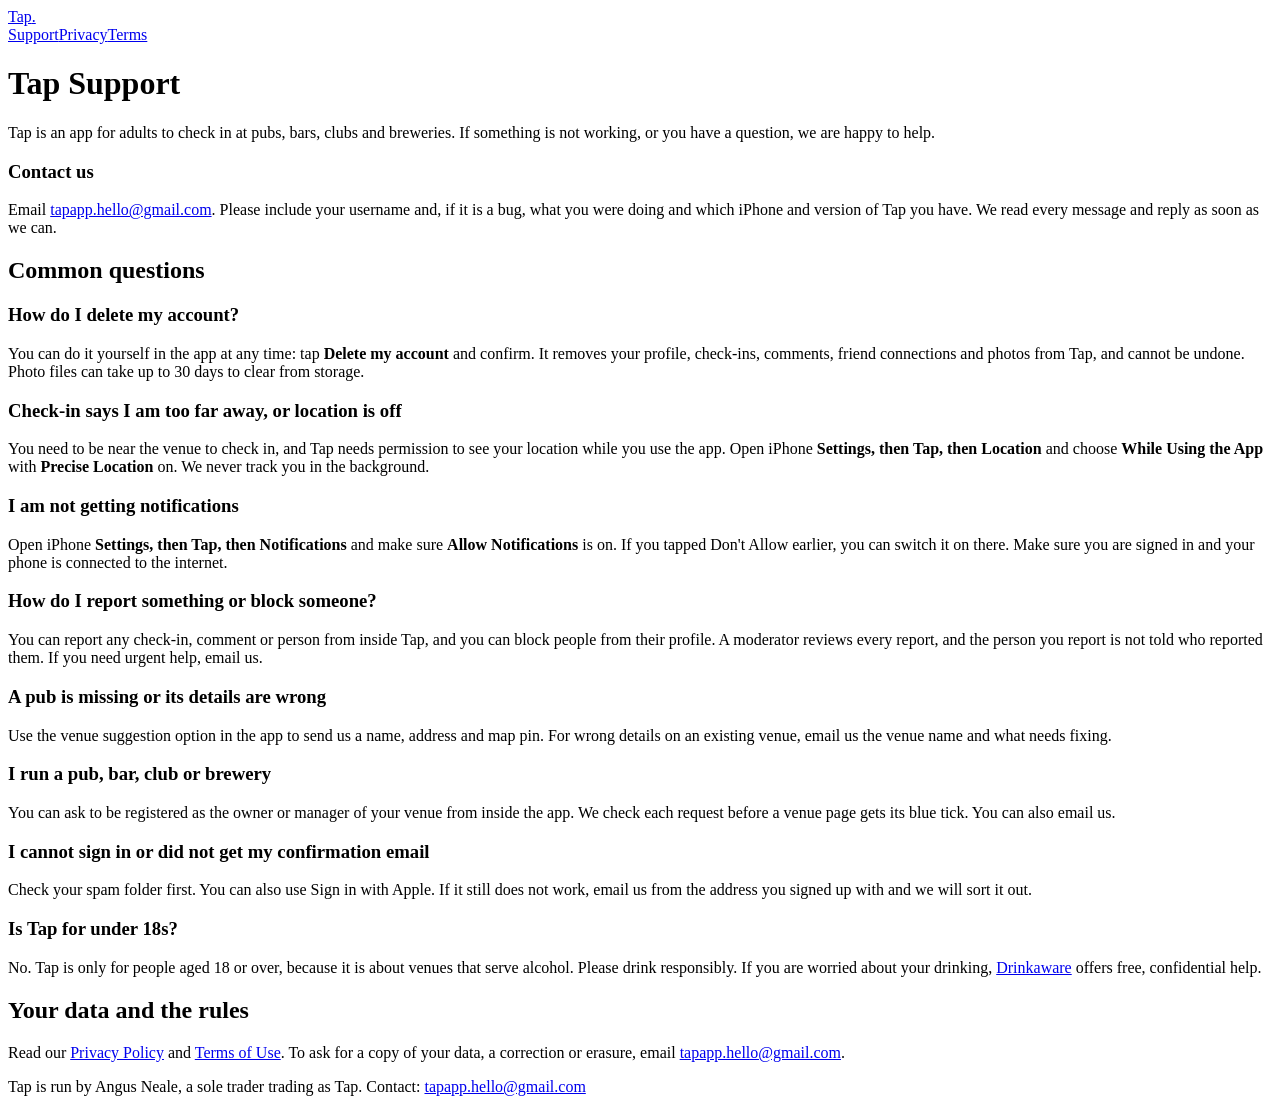
==== index.html @ af307149 "Create index.html" ====
<!doctype html>
<html lang="en-GB">
<head>
<meta charset="utf-8">
<meta name="viewport" content="width=device-width,initial-scale=1">
<title>Tap: Support</title>
<meta name="description" content="Help and contact details for the Tap pub check-in app.">
<meta name="color-scheme" content="light dark">
<link rel="stylesheet" href="style.css">
</head>
<body>
<header class="site"><div class="wrap">
<a class="brand" href="./">Tap<span>.</span></a>
<nav><a href="./" aria-current="page">Support</a><a href="privacy.html">Privacy</a><a href="terms.html">Terms</a></nav>
</div></header>
<main><div class="wrap">
<h1>Tap Support</h1>


<p>Tap is an app for adults to check in at pubs, bars, clubs and breweries. If something is not working, or you have a question, we are happy to help.</p>
<div class="card"><h3>Contact us</h3><p>Email <a href="mailto:tapapp.hello@gmail.com">tapapp.hello@gmail.com</a>. Please include your username and, if it is a bug, what you were doing and which iPhone and version of Tap you have. We read every message and reply as soon as we can.</p></div>

<h2>Common questions</h2>

<h3 class="q">How do I delete my account?</h3>
<p>You can do it yourself in the app at any time: tap <strong>Delete my account</strong> and confirm. It removes your profile, check-ins, comments, friend connections and photos from Tap, and cannot be undone. Photo files can take up to 30 days to clear from storage.</p>

<h3 class="q">Check-in says I am too far away, or location is off</h3>
<p>You need to be near the venue to check in, and Tap needs permission to see your location while you use the app. Open iPhone <strong>Settings, then Tap, then Location</strong> and choose <strong>While Using the App</strong> with <strong>Precise Location</strong> on. We never track you in the background.</p>

<h3 class="q">I am not getting notifications</h3>
<p>Open iPhone <strong>Settings, then Tap, then Notifications</strong> and make sure <strong>Allow Notifications</strong> is on. If you tapped Don't Allow earlier, you can switch it on there. Make sure you are signed in and your phone is connected to the internet.</p>

<h3 class="q">How do I report something or block someone?</h3>
<p>You can report any check-in, comment or person from inside Tap, and you can block people from their profile. A moderator reviews every report, and the person you report is not told who reported them. If you need urgent help, email us.</p>

<h3 class="q">A pub is missing or its details are wrong</h3>
<p>Use the venue suggestion option in the app to send us a name, address and map pin. For wrong details on an existing venue, email us the venue name and what needs fixing.</p>

<h3 class="q">I run a pub, bar, club or brewery</h3>
<p>You can ask to be registered as the owner or manager of your venue from inside the app. We check each request before a venue page gets its blue tick. You can also email us.</p>

<h3 class="q">I cannot sign in or did not get my confirmation email</h3>
<p>Check your spam folder first. You can also use Sign in with Apple. If it still does not work, email us from the address you signed up with and we will sort it out.</p>

<h3 class="q">Is Tap for under 18s?</h3>
<p>No. Tap is only for people aged 18 or over, because it is about venues that serve alcohol. Please drink responsibly. If you are worried about your drinking, <a href="https://www.drinkaware.co.uk">Drinkaware</a> offers free, confidential help.</p>

<h2>Your data and the rules</h2>
<p>Read our <a href="privacy.html">Privacy Policy</a> and <a href="terms.html">Terms of Use</a>. To ask for a copy of your data, a correction or erasure, email <a href="mailto:tapapp.hello@gmail.com">tapapp.hello@gmail.com</a>.</p>

</div></main>
<footer><div class="wrap">Tap is run by Angus Neale, a sole trader trading as Tap. Contact: <a href="mailto:tapapp.hello@gmail.com">tapapp.hello@gmail.com</a></div></footer>
</body>
</html>
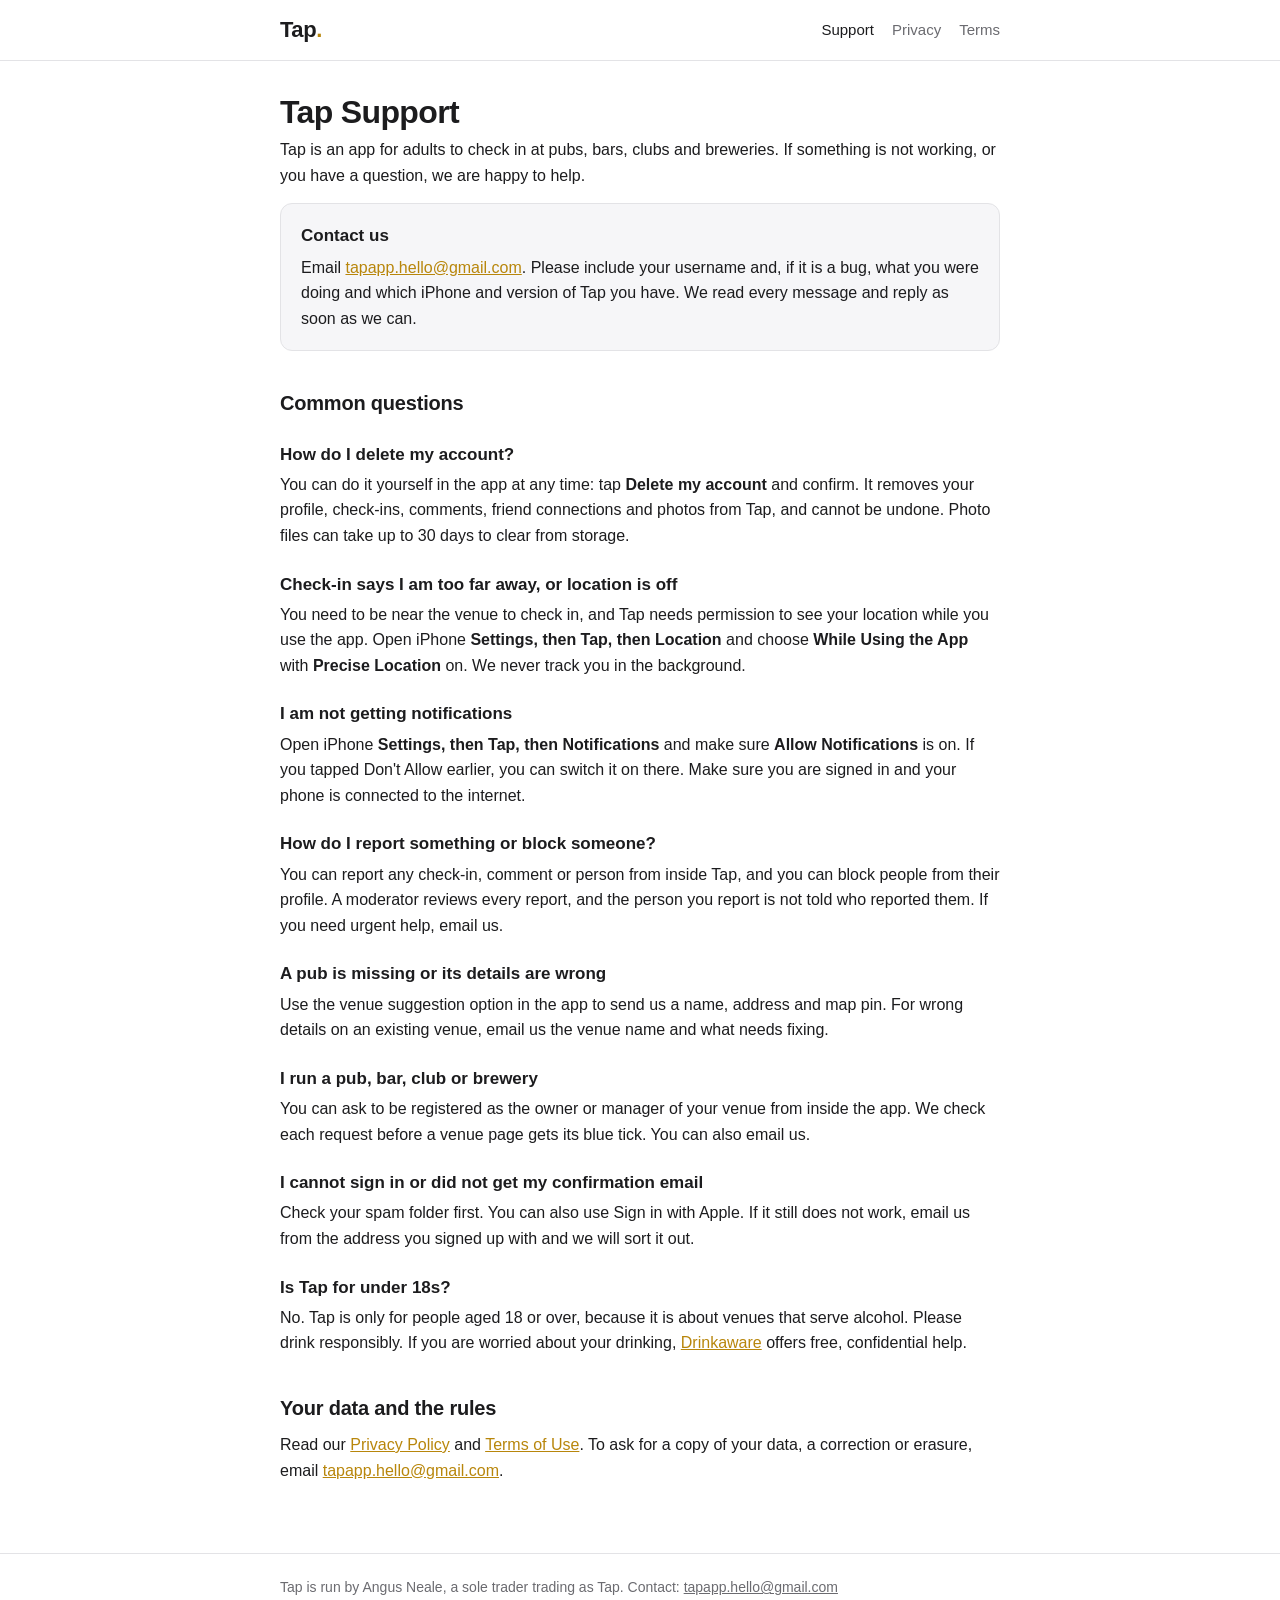
==== commit 18287539: "Send password reset and email links to the app on iPhone, or the web app on Android Co-Authored-By: " ====
--- a/index.html
+++ b/index.html
@@ -3,6 +3,16 @@
 <head>
 <meta charset="utf-8">
 <meta name="viewport" content="width=device-width,initial-scale=1">
+<script>
+// Email links (password reset, confirm email) land on the site root. Pass them on to the reset page.
+(function () {
+  var h = new URLSearchParams(location.hash.replace(/^#/, ''));
+  var q = new URLSearchParams(location.search);
+  if (h.has('access_token') || h.has('error_code') || h.has('error') || q.has('code') || q.has('token_hash') || q.has('error_code')) {
+    location.replace('reset.html' + location.search + location.hash);
+  }
+})();
+</script>
 <title>Tap: Support</title>
 <meta name="description" content="Help and contact details for the Tap pub check-in app.">
 <meta name="color-scheme" content="light dark">
--- a/style.css
+++ b/style.css
@@ -0,0 +1,29 @@
+:root{--bg:#ffffff;--fg:#1c1c1e;--muted:#6b6b70;--accent:#b8860b;--line:#e3e3e6;--card:#f6f6f8}
+@media (prefers-color-scheme:dark){:root{--bg:#121214;--fg:#f2f2f4;--muted:#a0a0a8;--accent:#e0b04a;--line:#2e2e33;--card:#1b1b1f}}
+*{box-sizing:border-box}
+html{-webkit-text-size-adjust:100%}
+body{margin:0;background:var(--bg);color:var(--fg);font:16px/1.6 -apple-system,BlinkMacSystemFont,"Segoe UI",Roboto,Helvetica,Arial,sans-serif}
+header.site{border-bottom:1px solid var(--line)}
+.wrap{max-width:760px;margin:0 auto;padding:0 20px}
+header.site .wrap{display:flex;align-items:center;justify-content:space-between;height:60px}
+.brand{font-weight:800;font-size:22px;letter-spacing:-.02em;color:var(--fg);text-decoration:none}
+.brand span{color:var(--accent)}
+nav a{color:var(--muted);text-decoration:none;margin-left:18px;font-size:15px}
+nav a:hover,nav a[aria-current]{color:var(--fg)}
+main{padding:32px 0 56px}
+h1{font-size:32px;line-height:1.2;letter-spacing:-.02em;margin:0 0 6px}
+.updated{color:var(--muted);margin:0 0 28px;font-size:14px}
+h2{font-size:20px;margin:36px 0 8px;letter-spacing:-.01em}
+p{margin:0 0 14px}
+ul{margin:0 0 16px;padding-left:22px}li{margin-bottom:6px}
+a{color:var(--accent)}
+.tablewrap{overflow-x:auto;margin:6px 0 18px;border:1px solid var(--line);border-radius:10px}
+table{border-collapse:collapse;width:100%;min-width:520px;font-size:14.5px}
+th,td{text-align:left;vertical-align:top;padding:10px 12px;border-bottom:1px solid var(--line)}
+th{background:var(--card);font-weight:650}
+tr:last-child td{border-bottom:0}
+.card{background:var(--card);border:1px solid var(--line);border-radius:12px;padding:18px 20px;margin:0 0 16px}
+.card h3{margin:0 0 6px;font-size:17px}.card p{margin:0}
+h3.q{font-size:17px;margin:22px 0 4px}
+footer{border-top:1px solid var(--line);color:var(--muted);font-size:14px;padding:22px 0 40px}
+footer a{color:var(--muted)}
